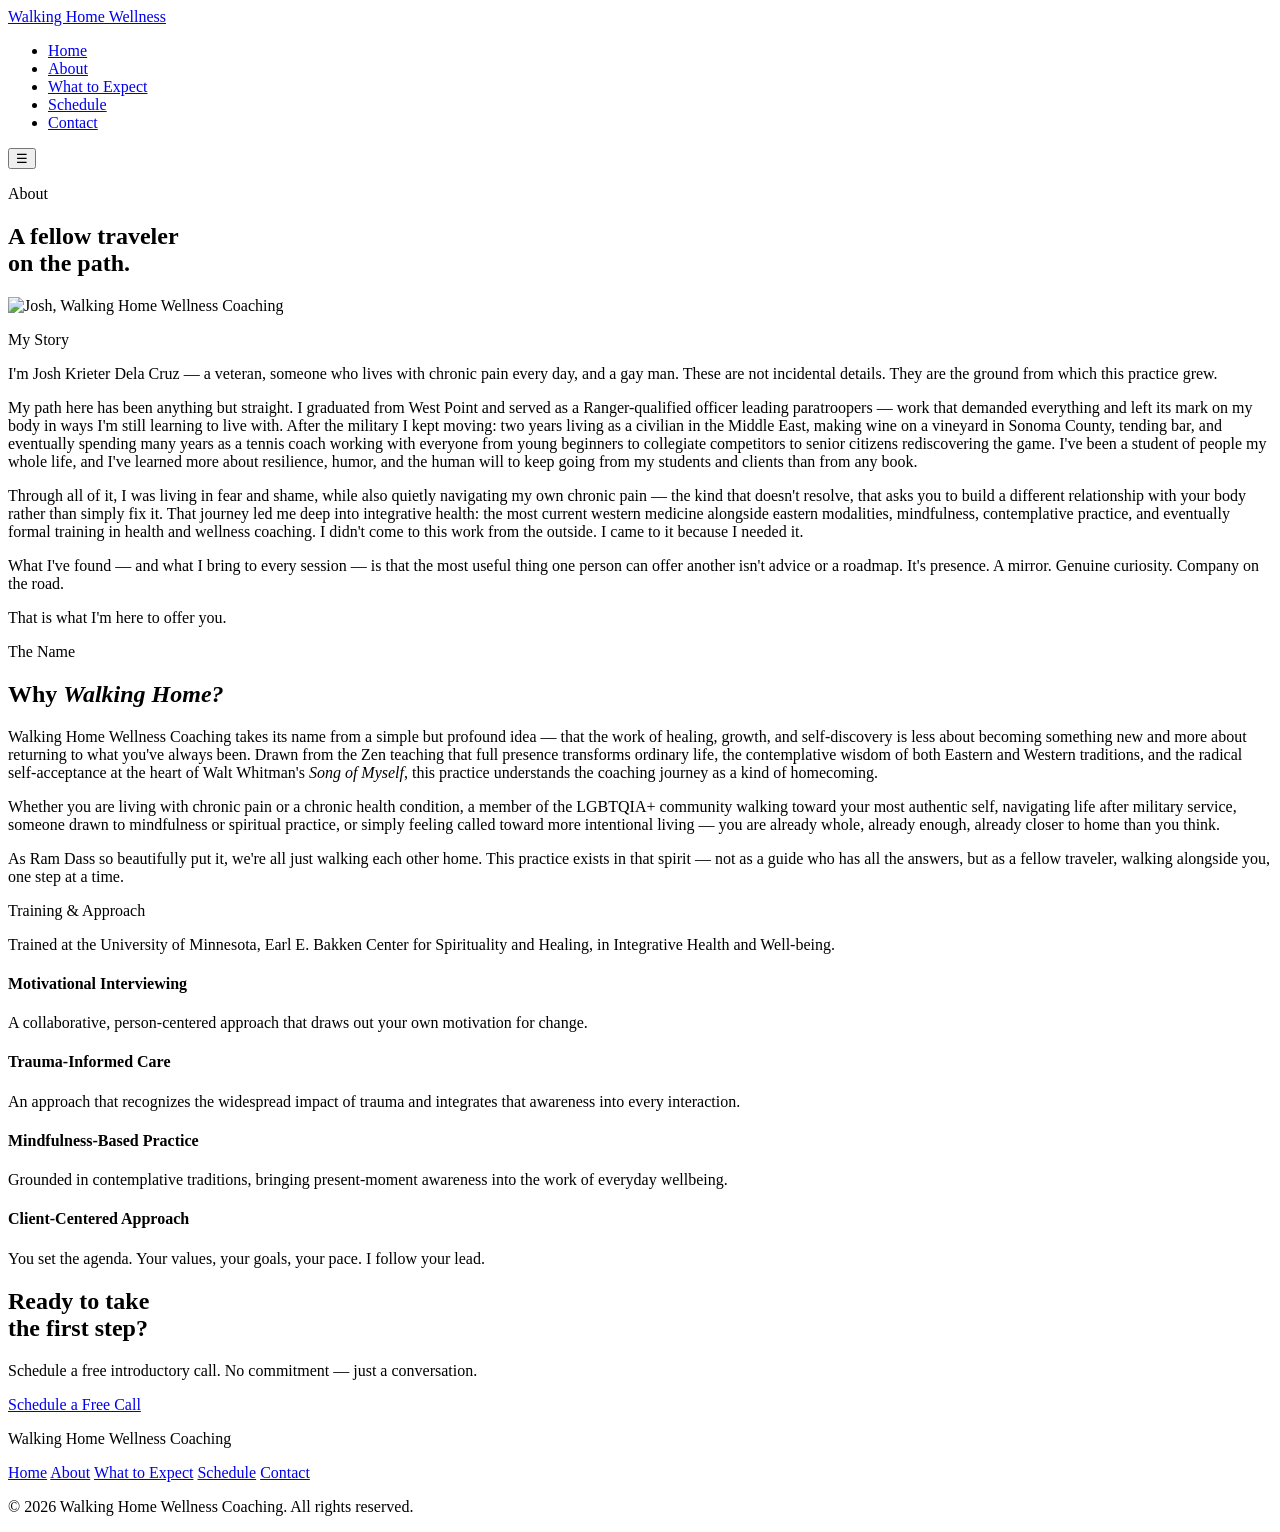
==== about.html @ efe69d4e "Initial Upload" ====
<!DOCTYPE html>
<html lang="en">
<head>
  <meta charset="UTF-8">
  <meta name="viewport" content="width=device-width, initial-scale=1.0">
  <title>About — Walking Home Wellness Coaching</title>
  <link rel="stylesheet" href="css/style.css">
  <link rel="preconnect" href="https://fonts.googleapis.com">
  <link href="https://fonts.googleapis.com/css2?family=Cormorant+Garamond:ital,wght@0,300;0,400;1,300;1,400&family=Jost:wght@300;400&display=swap" rel="stylesheet">
</head>
<body>

  <nav class="nav">
    <a href="index.html" class="nav-logo">Walking Home Wellness</a>
    <ul class="nav-links">
      <li><a href="index.html">Home</a></li>
      <li><a href="about.html" class="active">About</a></li>
      <li><a href="what-to-expect.html">What to Expect</a></li>
      <li><a href="schedule.html">Schedule</a></li>
      <li><a href="contact.html">Contact</a></li>
    </ul>
    <button class="nav-toggle" aria-label="Toggle menu">&#9776;</button>
  </nav>

  <section class="page-hero">
    <div class="container narrow">
      <p class="section-label">About</p>
      <h1>A fellow traveler<br>on the path.</h1>
    </div>
  </section>

  <section class="about-main">
    <div class="container about-grid">
      <div class="about-photo-col">
        <img src="images/josh.jpg" alt="Josh, Walking Home Wellness Coaching">
      </div>
      <div class="about-text-col">
        <p class="section-label">My Story</p>
        <p class="about-intro">I'm Josh Krieter Dela Cruz — a veteran, someone who lives with chronic pain every day, and a gay man. These are not incidental details. They are the ground from which this practice grew.</p>
        <p>My path here has been anything but straight. I graduated from West Point and served as a Ranger-qualified officer leading paratroopers — work that demanded everything and left its mark on my body in ways I'm still learning to live with. After the military I kept moving: two years living as a civilian in the Middle East, making wine on a vineyard in Sonoma County, tending bar, and eventually spending many years as a tennis coach working with everyone from young beginners to collegiate competitors to senior citizens rediscovering the game. I've been a student of people my whole life, and I've learned more about resilience, humor, and the human will to keep going from my students and clients than from any book.</p>
        <p>Through all of it, I was living in fear and shame, while also quietly navigating my own chronic pain — the kind that doesn't resolve, that asks you to build a different relationship with your body rather than simply fix it. That journey led me deep into integrative health: the most current western medicine alongside eastern modalities, mindfulness, contemplative practice, and eventually formal training in health and wellness coaching. I didn't come to this work from the outside. I came to it because I needed it.</p>
        <p>What I've found — and what I bring to every session — is that the most useful thing one person can offer another isn't advice or a roadmap. It's presence. A mirror. Genuine curiosity. Company on the road.</p>
        <p>That is what I'm here to offer you.</p>
      </div>
    </div>
  </section>

  <section class="name-section">
    <div class="container narrow">
      <p class="section-label">The Name</p>
      <h2>Why <em>Walking Home?</em></h2>
      <div class="name-blurb">
        <p>Walking Home Wellness Coaching takes its name from a simple but profound idea — that the work of healing, growth, and self-discovery is less about becoming something new and more about returning to what you've always been. Drawn from the Zen teaching that full presence transforms ordinary life, the contemplative wisdom of both Eastern and Western traditions, and the radical self-acceptance at the heart of Walt Whitman's <em>Song of Myself</em>, this practice understands the coaching journey as a kind of homecoming.</p>
        <p>Whether you are living with chronic pain or a chronic health condition, a member of the LGBTQIA+ community walking toward your most authentic self, navigating life after military service, someone drawn to mindfulness or spiritual practice, or simply feeling called toward more intentional living — you are already whole, already enough, already closer to home than you think.</p>
        <p>As Ram Dass so beautifully put it, we're all just walking each other home. This practice exists in that spirit — not as a guide who has all the answers, but as a fellow traveler, walking alongside you, one step at a time.</p>
      </div>
    </div>
  </section>

  <section class="credentials">
    <div class="container narrow">
      <p class="section-label">Training & Approach</p>
      <p class="credentials-note">Trained at the University of Minnesota, Earl E. Bakken Center for Spirituality and Healing, in Integrative Health and Well-being.</p>
      <div class="credentials-grid">
        <div class="credential-item">
          <h4>Motivational Interviewing</h4>
          <p>A collaborative, person-centered approach that draws out your own motivation for change.</p>
        </div>
        <div class="credential-item">
          <h4>Trauma-Informed Care</h4>
          <p>An approach that recognizes the widespread impact of trauma and integrates that awareness into every interaction.</p>
        </div>
        <div class="credential-item">
          <h4>Mindfulness-Based Practice</h4>
          <p>Grounded in contemplative traditions, bringing present-moment awareness into the work of everyday wellbeing.</p>
        </div>
        <div class="credential-item">
          <h4>Client-Centered Approach</h4>
          <p>You set the agenda. Your values, your goals, your pace. I follow your lead.</p>
        </div>
      </div>
    </div>
  </section>

  <section class="cta-section">
    <div class="container narrow centered">
      <h2>Ready to take<br>the first step?</h2>
      <p>Schedule a free introductory call. No commitment — just a conversation.</p>
      <a href="schedule.html" class="btn-primary">Schedule a Free Call</a>
    </div>
  </section>

  <footer class="footer">
    <div class="container">
      <p class="footer-logo">Walking Home Wellness Coaching</p>
      <nav class="footer-nav">
        <a href="index.html">Home</a>
        <a href="about.html">About</a>
        <a href="what-to-expect.html">What to Expect</a>
        <a href="schedule.html">Schedule</a>
        <a href="contact.html">Contact</a>
      </nav>
      <p class="footer-copy">&copy; 2026 Walking Home Wellness Coaching. All rights reserved.</p>
    </div>
  </footer>

  <script src="js/main.js"></script>
</body>
</html>
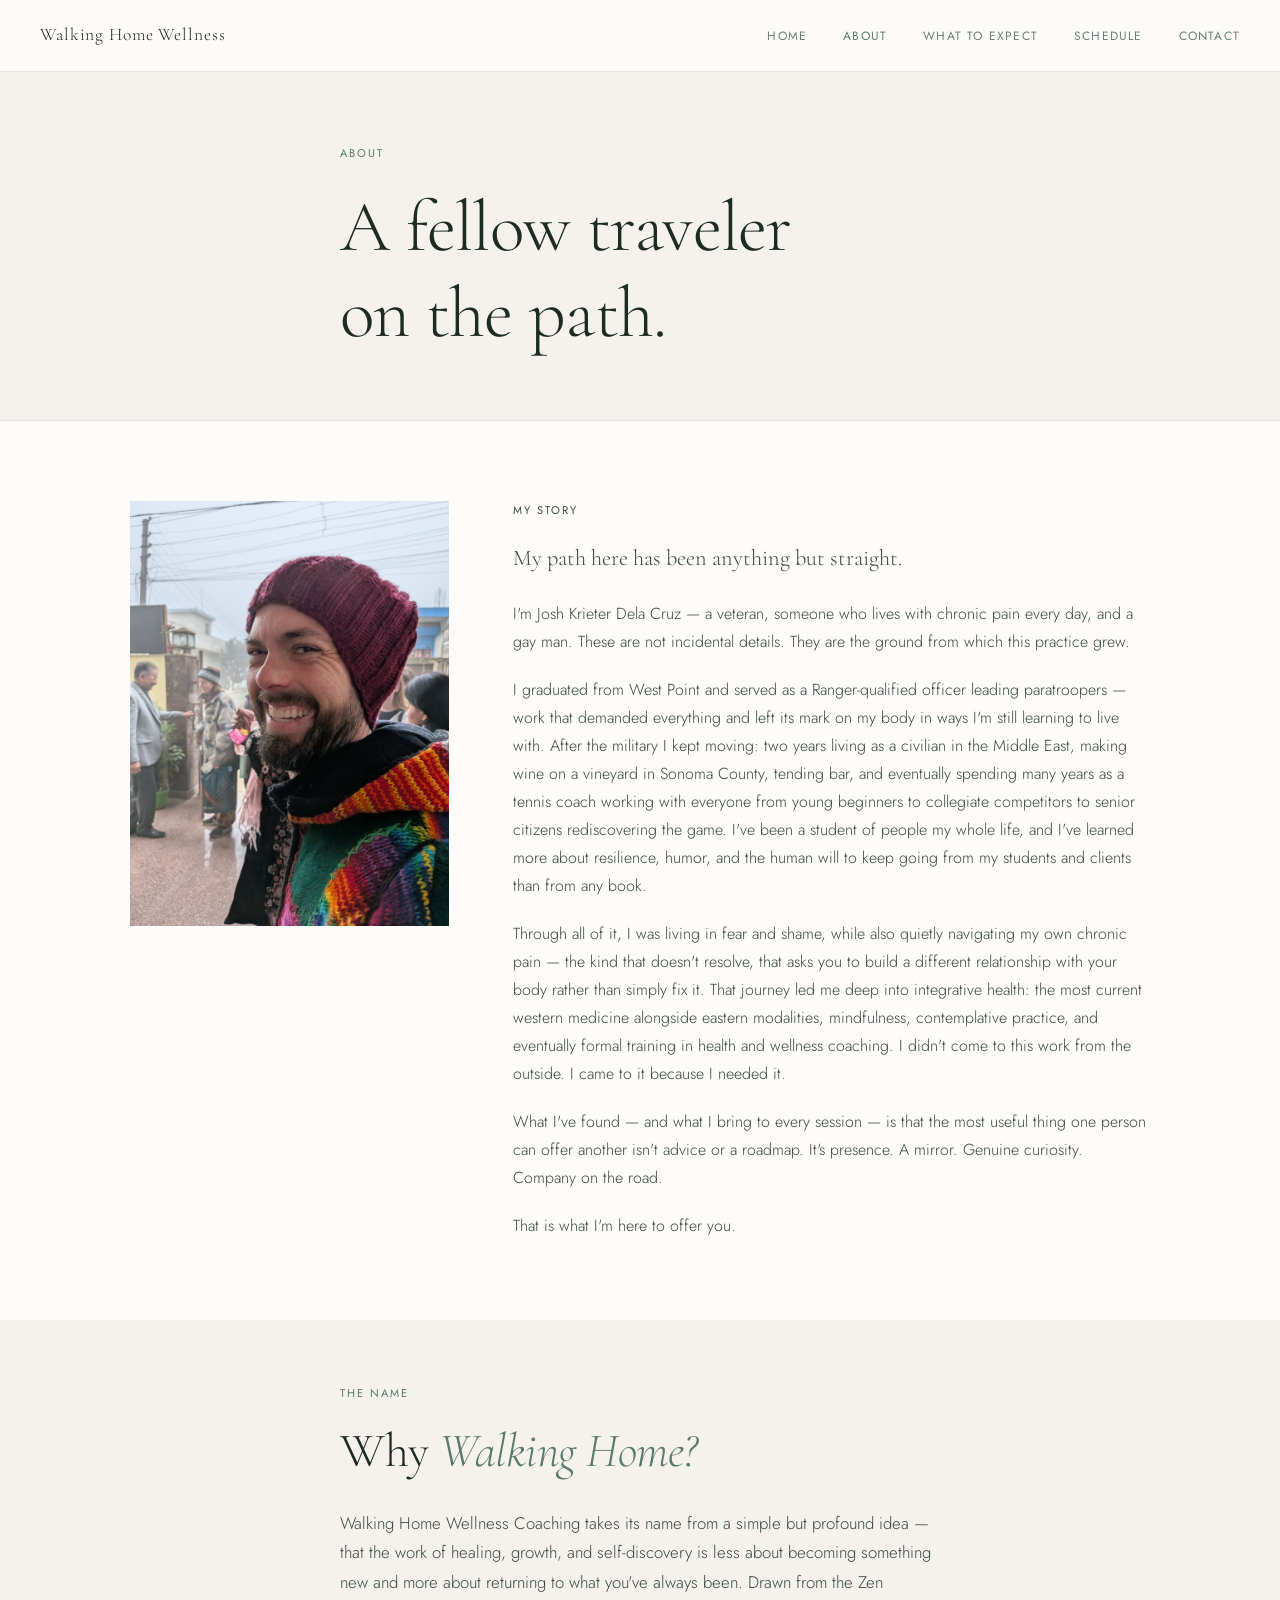
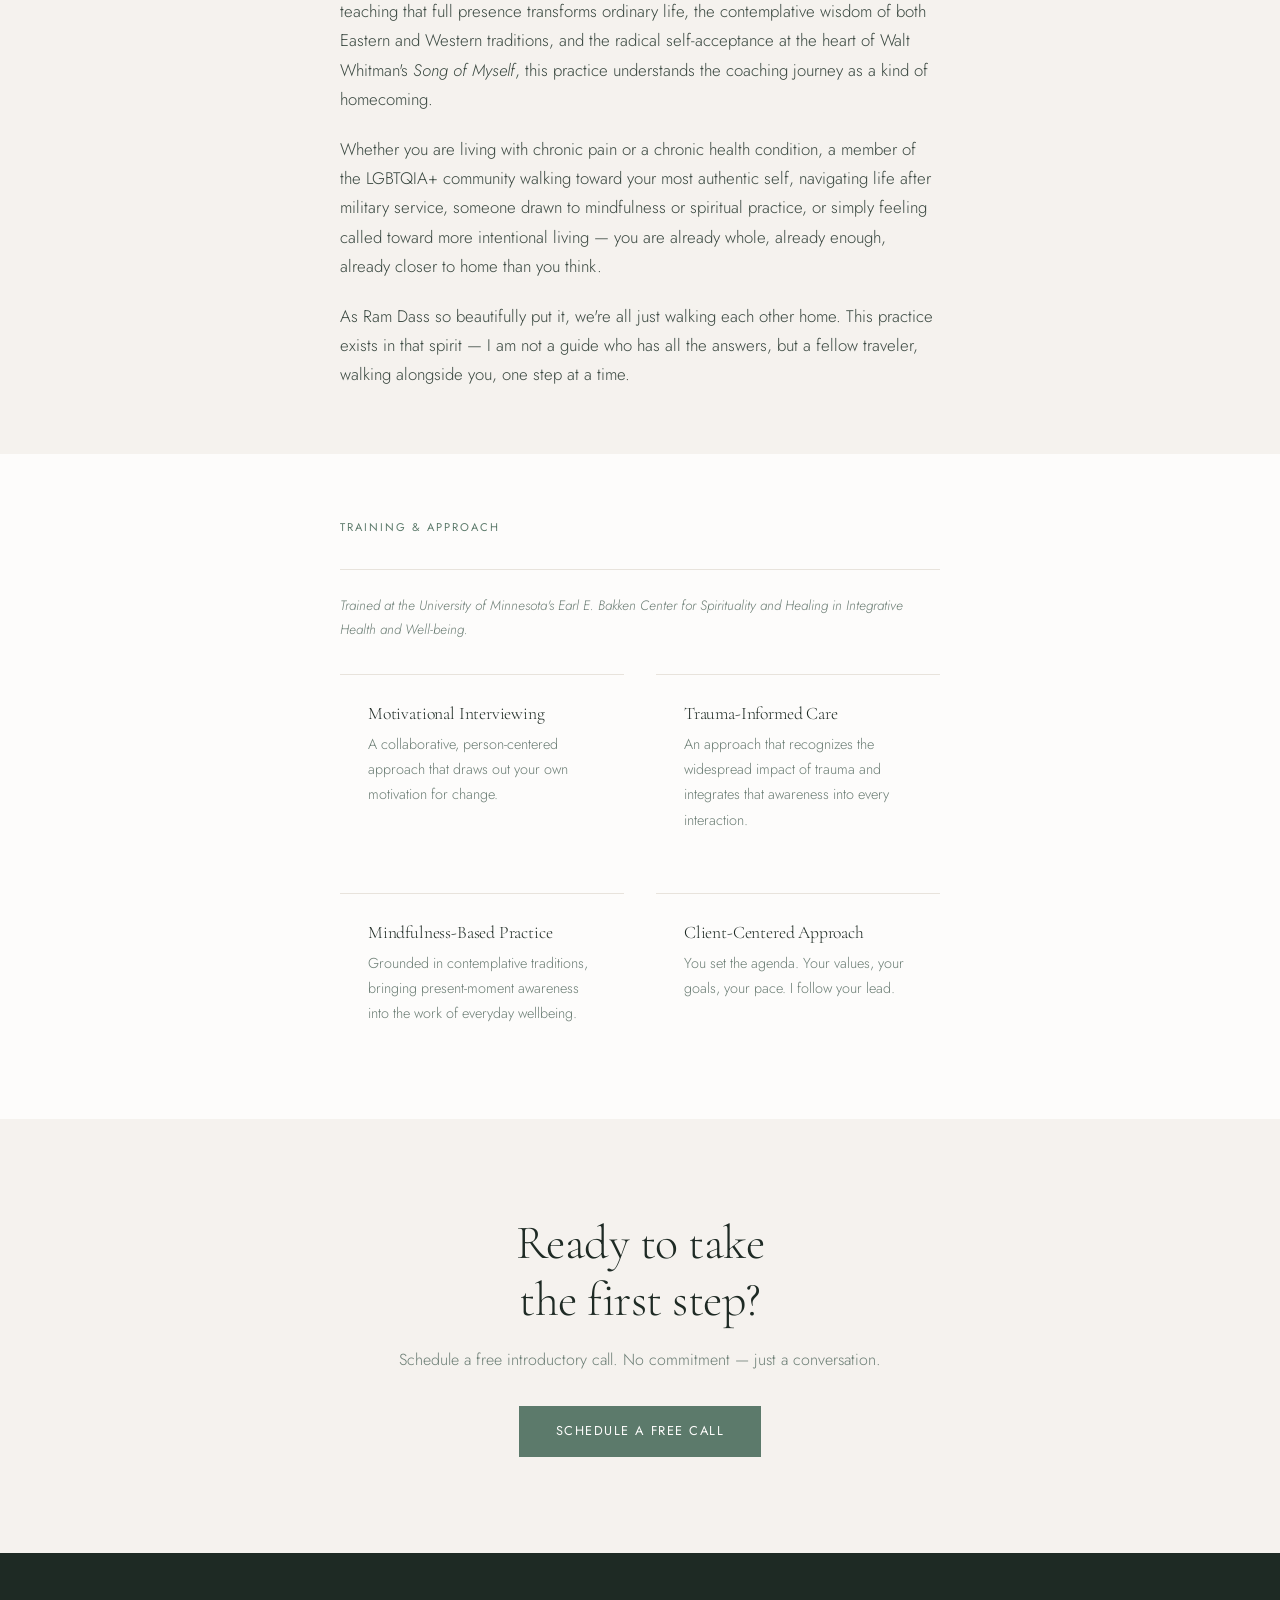
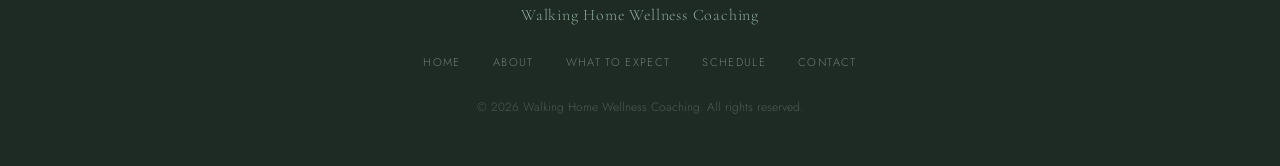
==== commit d2ae7a13: "Edits" ====
--- a/about.html
+++ b/about.html
@@ -7,6 +7,14 @@
   <link rel="stylesheet" href="css/style.css">
   <link rel="preconnect" href="https://fonts.googleapis.com">
   <link href="https://fonts.googleapis.com/css2?family=Cormorant+Garamond:ital,wght@0,300;0,400;1,300;1,400&family=Jost:wght@300;400&display=swap" rel="stylesheet">
+  <!-- Google tag (gtag.js) -->
+  <script async src="https://www.googletagmanager.com/gtag/js?id=G-L8SF99C7GT"></script>
+  <script>
+    window.dataLayer = window.dataLayer || [];
+    function gtag(){dataLayer.push(arguments);}
+   gtag('js', new Date());
+   gtag('config', 'G-L8SF99C7GT');
+  </script>
 </head>
 <body>
 
@@ -36,8 +44,9 @@
       </div>
       <div class="about-text-col">
         <p class="section-label">My Story</p>
-        <p class="about-intro">I'm Josh Krieter Dela Cruz — a veteran, someone who lives with chronic pain every day, and a gay man. These are not incidental details. They are the ground from which this practice grew.</p>
-        <p>My path here has been anything but straight. I graduated from West Point and served as a Ranger-qualified officer leading paratroopers — work that demanded everything and left its mark on my body in ways I'm still learning to live with. After the military I kept moving: two years living as a civilian in the Middle East, making wine on a vineyard in Sonoma County, tending bar, and eventually spending many years as a tennis coach working with everyone from young beginners to collegiate competitors to senior citizens rediscovering the game. I've been a student of people my whole life, and I've learned more about resilience, humor, and the human will to keep going from my students and clients than from any book.</p>
+        <p class="about-intro">My path here has been anything but straight.</p>
+        <p>I'm Josh Krieter Dela Cruz — a veteran, someone who lives with chronic pain every day, and a gay man. These are not incidental details. They are the ground from which this practice grew.</p> 
+        <p>I graduated from West Point and served as a Ranger-qualified officer leading paratroopers — work that demanded everything and left its mark on my body in ways I'm still learning to live with. After the military I kept moving: two years living as a civilian in the Middle East, making wine on a vineyard in Sonoma County, tending bar, and eventually spending many years as a tennis coach working with everyone from young beginners to collegiate competitors to senior citizens rediscovering the game. I've been a student of people my whole life, and I've learned more about resilience, humor, and the human will to keep going from my students and clients than from any book.</p>
         <p>Through all of it, I was living in fear and shame, while also quietly navigating my own chronic pain — the kind that doesn't resolve, that asks you to build a different relationship with your body rather than simply fix it. That journey led me deep into integrative health: the most current western medicine alongside eastern modalities, mindfulness, contemplative practice, and eventually formal training in health and wellness coaching. I didn't come to this work from the outside. I came to it because I needed it.</p>
         <p>What I've found — and what I bring to every session — is that the most useful thing one person can offer another isn't advice or a roadmap. It's presence. A mirror. Genuine curiosity. Company on the road.</p>
         <p>That is what I'm here to offer you.</p>
@@ -52,7 +61,7 @@
       <div class="name-blurb">
         <p>Walking Home Wellness Coaching takes its name from a simple but profound idea — that the work of healing, growth, and self-discovery is less about becoming something new and more about returning to what you've always been. Drawn from the Zen teaching that full presence transforms ordinary life, the contemplative wisdom of both Eastern and Western traditions, and the radical self-acceptance at the heart of Walt Whitman's <em>Song of Myself</em>, this practice understands the coaching journey as a kind of homecoming.</p>
         <p>Whether you are living with chronic pain or a chronic health condition, a member of the LGBTQIA+ community walking toward your most authentic self, navigating life after military service, someone drawn to mindfulness or spiritual practice, or simply feeling called toward more intentional living — you are already whole, already enough, already closer to home than you think.</p>
-        <p>As Ram Dass so beautifully put it, we're all just walking each other home. This practice exists in that spirit — not as a guide who has all the answers, but as a fellow traveler, walking alongside you, one step at a time.</p>
+        <p>As Ram Dass so beautifully put it, we're all just walking each other home. This practice exists in that spirit — I am not a guide who has all the answers, but a fellow traveler, walking alongside you, one step at a time.</p>
       </div>
     </div>
   </section>
@@ -60,7 +69,7 @@
   <section class="credentials">
     <div class="container narrow">
       <p class="section-label">Training & Approach</p>
-      <p class="credentials-note">Trained at the University of Minnesota, Earl E. Bakken Center for Spirituality and Healing, in Integrative Health and Well-being.</p>
+      <p class="credentials-note">Trained at the University of Minnesota's Earl E. Bakken Center for Spirituality and Healing in Integrative Health and Well-being.</p>
       <div class="credentials-grid">
         <div class="credential-item">
           <h4>Motivational Interviewing</h4>
--- a/css/style.css
+++ b/css/style.css
@@ -0,0 +1,725 @@
+/* ============================================
+   WALKING HOME WELLNESS COACHING
+   Calm, minimal, nature-meets-contemplative
+   ============================================ */
+
+:root {
+  --sage:        #5c7a6b;
+  --sage-light:  #8aab97;
+  --sage-pale:   #e8f0ec;
+  --slate:       #3d5a6b;
+  --slate-light: #7a9fb0;
+  --slate-pale:  #e4edf2;
+  --stone:       #f5f2ee;
+  --stone-dark:  #e8e3dc;
+  --ink:         #1e2a24;
+  --ink-mid:     #3a4840;
+  --ink-light:   #6b7d74;
+  --white:       #fdfcfb;
+  --accent:      #7a9f8a;
+
+  --font-serif:  'Cormorant Garamond', Georgia, serif;
+  --font-sans:   'Jost', system-ui, sans-serif;
+
+  --max-width:   1100px;
+  --narrow:      680px;
+  --gap:         clamp(2rem, 5vw, 4rem);
+}
+
+/* ---- RESET & BASE ---- */
+*, *::before, *::after { box-sizing: border-box; margin: 0; padding: 0; }
+
+html { scroll-behavior: smooth; }
+
+body {
+  font-family: var(--font-sans);
+  font-weight: 300;
+  font-size: 1rem;
+  line-height: 1.75;
+  color: var(--ink-mid);
+  background: var(--white);
+  -webkit-font-smoothing: antialiased;
+}
+
+img { max-width: 100%; display: block; }
+a { color: inherit; text-decoration: none; }
+
+/* ---- CONTAINERS ---- */
+.container {
+  max-width: var(--max-width);
+  margin: 0 auto;
+  padding: 0 clamp(1.25rem, 4vw, 2.5rem);
+}
+.container.narrow {
+  max-width: var(--narrow);
+}
+.container.centered {
+  text-align: center;
+}
+
+/* ---- TYPOGRAPHY ---- */
+h1, h2, h3, h4 {
+  font-family: var(--font-serif);
+  font-weight: 300;
+  line-height: 1.2;
+  color: var(--ink);
+  letter-spacing: -0.01em;
+}
+
+h1 { font-size: clamp(2.6rem, 6vw, 4.5rem); }
+h2 { font-size: clamp(2rem, 4vw, 3rem); }
+h3 { font-size: clamp(1.3rem, 2.5vw, 1.8rem); }
+h4 { font-size: 1.1rem; }
+
+h1 em, h2 em { font-style: italic; color: var(--sage); }
+
+p { margin-bottom: 1.25rem; }
+p:last-child { margin-bottom: 0; }
+
+.section-label {
+  font-family: var(--font-sans);
+  font-size: 0.7rem;
+  font-weight: 400;
+  letter-spacing: 0.18em;
+  text-transform: uppercase;
+  color: var(--sage);
+  margin-bottom: 1.25rem;
+}
+
+.large-text {
+  font-family: var(--font-serif);
+  font-size: clamp(1.2rem, 2.5vw, 1.6rem);
+  line-height: 1.5;
+  color: var(--ink);
+  font-weight: 300;
+}
+
+.pull-quote {
+  font-family: var(--font-serif);
+  font-size: clamp(1.15rem, 2.2vw, 1.45rem);
+  line-height: 1.6;
+  color: var(--ink);
+  font-weight: 300;
+  font-style: italic;
+  border-left: 2px solid var(--sage-light);
+  padding-left: 1.75rem;
+  margin-bottom: 1.5rem;
+}
+
+.text-link {
+  font-size: 0.875rem;
+  font-weight: 400;
+  letter-spacing: 0.05em;
+  color: var(--sage);
+  border-bottom: 1px solid var(--sage-light);
+  padding-bottom: 1px;
+  transition: color 0.2s, border-color 0.2s;
+}
+.text-link:hover { color: var(--slate); border-color: var(--slate); }
+
+.inline-link {
+  color: var(--sage);
+  border-bottom: 1px solid var(--sage-light);
+  transition: color 0.2s;
+}
+.inline-link:hover { color: var(--slate); }
+
+/* ---- BUTTONS ---- */
+.btn-primary {
+  display: inline-block;
+  font-family: var(--font-sans);
+  font-size: 0.8rem;
+  font-weight: 400;
+  letter-spacing: 0.12em;
+  text-transform: uppercase;
+  color: var(--white);
+  background: var(--sage);
+  border: 1px solid var(--sage);
+  padding: 0.85rem 2.25rem;
+  transition: background 0.25s, color 0.25s, border-color 0.25s;
+  cursor: pointer;
+}
+.btn-primary:hover {
+  background: var(--slate);
+  border-color: var(--slate);
+}
+.btn-full { width: 100%; text-align: center; }
+
+/* ---- NAV ---- */
+.nav {
+  position: fixed;
+  top: 0; left: 0; right: 0;
+  z-index: 100;
+  display: flex;
+  align-items: center;
+  justify-content: space-between;
+  padding: 1.25rem clamp(1.25rem, 4vw, 2.5rem);
+  background: rgba(253, 252, 251, 0.92);
+  backdrop-filter: blur(8px);
+  border-bottom: 1px solid var(--stone-dark);
+  transition: box-shadow 0.3s;
+}
+.nav.scrolled { box-shadow: 0 2px 20px rgba(30,42,36,0.08); }
+
+.nav-logo {
+  font-family: var(--font-serif);
+  font-size: 1.1rem;
+  font-weight: 300;
+  letter-spacing: 0.05em;
+  color: var(--ink);
+}
+
+.nav-links {
+  display: flex;
+  gap: 2.25rem;
+  list-style: none;
+}
+.nav-links a {
+  font-size: 0.75rem;
+  font-weight: 400;
+  letter-spacing: 0.1em;
+  text-transform: uppercase;
+  color: var(--ink-light);
+  transition: color 0.2s;
+}
+.nav-links a:hover,
+.nav-links a.active { color: var(--sage); }
+
+.nav-toggle {
+  display: none;
+  background: none;
+  border: none;
+  font-size: 1.4rem;
+  cursor: pointer;
+  color: var(--ink);
+}
+
+/* ---- HERO ---- */
+.hero {
+  position: relative;
+  min-height: 100vh;
+  display: flex;
+  align-items: center;
+  padding: 8rem clamp(1.25rem, 4vw, 2.5rem) 4rem;
+  overflow: hidden;
+}
+
+.hero-bg {
+  position: absolute;
+  inset: 0;
+  background:
+    radial-gradient(ellipse 80% 60% at 70% 40%, rgba(92,122,107,0.08) 0%, transparent 70%),
+    radial-gradient(ellipse 50% 50% at 20% 70%, rgba(61,90,107,0.06) 0%, transparent 60%),
+    var(--stone);
+  z-index: 0;
+}
+
+.hero-content {
+  position: relative;
+  z-index: 1;
+  max-width: 720px;
+}
+
+.hero-eyebrow {
+  font-size: 0.7rem;
+  font-weight: 400;
+  letter-spacing: 0.18em;
+  text-transform: uppercase;
+  color: var(--sage);
+  margin-bottom: 1.5rem;
+}
+
+.hero-headline {
+  font-size: clamp(3rem, 8vw, 6rem);
+  line-height: 1.05;
+  margin-bottom: 1.75rem;
+  color: var(--ink);
+}
+
+.hero-sub {
+  font-size: clamp(0.95rem, 1.8vw, 1.1rem);
+  color: var(--ink-light);
+  line-height: 1.8;
+  margin-bottom: 2.5rem;
+  font-weight: 300;
+}
+
+.hero-scroll-hint {
+  position: absolute;
+  bottom: 2.5rem;
+  left: 50%;
+  transform: translateX(-50%);
+  font-size: 1.2rem;
+  color: var(--sage-light);
+  animation: float 2.5s ease-in-out infinite;
+}
+@keyframes float {
+  0%, 100% { transform: translateX(-50%) translateY(0); }
+  50% { transform: translateX(-50%) translateY(6px); }
+}
+
+/* ---- PAGE HERO (inner pages) ---- */
+.page-hero {
+  padding: 9rem clamp(1.25rem, 4vw, 2.5rem) 4rem;
+  background: var(--stone);
+  border-bottom: 1px solid var(--stone-dark);
+}
+
+/* ---- SECTIONS ---- */
+section { padding: var(--gap) 0; }
+
+.about-teaser { background: var(--white); }
+.about-teaser .container { padding-top: 1rem; padding-bottom: 1rem; }
+
+/* ---- PILLARS ---- */
+.pillars { background: var(--sage-pale); }
+
+.pillars-grid {
+  display: flex;
+  flex-wrap: wrap;
+  gap: 2rem;
+  margin-top: 2rem;
+  justify-content: center;
+}
+
+.pillar {
+  flex: 0 1 calc(33.333% - 1.5rem);
+  min-width: 220px;
+}
+
+.pillar {
+  background: var(--white);
+  padding: 2rem 1.75rem;
+  border-top: 2px solid var(--sage-light);
+  transition: transform 0.2s, box-shadow 0.2s;
+}
+.pillar:hover {
+  transform: translateY(-3px);
+  box-shadow: 0 8px 30px rgba(92,122,107,0.12);
+}
+
+.pillar-icon {
+  font-size: 0.6rem;
+  color: var(--sage);
+  margin-bottom: 1rem;
+  letter-spacing: 0.3em;
+}
+
+.pillar h3 {
+  font-size: 1.2rem;
+  margin-bottom: 0.75rem;
+  color: var(--ink);
+}
+
+.pillar p {
+  font-size: 0.9rem;
+  color: var(--ink-light);
+  line-height: 1.7;
+}
+
+/* ---- QUOTE BAND ---- */
+.quote-band {
+  background: var(--slate);
+  padding: 5rem 0;
+}
+
+.quote-band blockquote {
+  font-family: var(--font-serif);
+  font-size: clamp(1.3rem, 3vw, 2rem);
+  font-weight: 300;
+  font-style: italic;
+  color: var(--white);
+  line-height: 1.5;
+  text-align: center;
+}
+
+.quote-band cite {
+  display: block;
+  font-family: var(--font-sans);
+  font-style: normal;
+  font-size: 0.75rem;
+  font-weight: 400;
+  letter-spacing: 0.12em;
+  text-transform: uppercase;
+  color: var(--slate-light);
+  margin-top: 1.25rem;
+}
+
+/* ---- CTA SECTION ---- */
+.cta-section {
+  background: var(--stone);
+  padding: 6rem 0;
+}
+
+.cta-section h2 { margin-bottom: 1rem; }
+.cta-section p { color: var(--ink-light); margin-bottom: 2rem; }
+
+/* ---- ABOUT PAGE ---- */
+.about-grid {
+  display: grid;
+  grid-template-columns: 1fr 2fr;
+  gap: 4rem;
+  align-items: start;
+  padding-top: 1rem;
+  padding-bottom: 1rem;
+}
+
+.about-photo-placeholder {
+  aspect-ratio: 3/4;
+  background: var(--sage-pale);
+  display: flex;
+  align-items: center;
+  justify-content: center;
+  border: 1px dashed var(--sage-light);
+  color: var(--sage);
+  font-size: 0.8rem;
+  letter-spacing: 0.1em;
+  text-align: center;
+  text-transform: uppercase;
+}
+
+.about-intro {
+  font-family: var(--font-serif);
+  font-size: clamp(1.1rem, 2vw, 1.4rem);
+  color: var(--ink);
+  line-height: 1.55;
+  margin-bottom: 1.5rem;
+}
+
+.about-text-col p { color: var(--ink-mid); }
+
+.name-section { background: var(--stone); }
+.name-section h2 { margin-bottom: 1.75rem; }
+.name-blurb p { font-size: 1.05rem; color: var(--ink-mid); }
+
+.credentials { background: var(--white); }
+.credentials-grid {
+  display: grid;
+  grid-template-columns: repeat(auto-fit, minmax(240px, 1fr));
+  gap: 2rem;
+  margin-top: 2rem;
+}
+
+.credential-item {
+  padding: 1.75rem;
+  border-top: 1px solid var(--stone-dark);
+}
+.credential-item h4 {
+  font-family: var(--font-serif);
+  font-size: 1.1rem;
+  color: var(--ink);
+  margin-bottom: 0.5rem;
+}
+.credential-item p { font-size: 0.9rem; color: var(--ink-light); }
+
+.credentials-note {
+  margin-top: 2rem;
+  font-size: 0.85rem;
+  color: var(--ink-light);
+  font-style: italic;
+  border-top: 1px solid var(--stone-dark);
+  padding-top: 1.5rem;
+}
+
+/* ---- WHAT TO EXPECT PAGE ---- */
+.expect-intro { background: var(--white); }
+
+.process { background: var(--stone); }
+
+.process-steps {
+  margin-top: 2rem;
+  display: flex;
+  flex-direction: column;
+  gap: 0;
+}
+
+.process-step {
+  display: grid;
+  grid-template-columns: 80px 1fr;
+  gap: 2rem;
+  padding: 2.5rem 0;
+  border-bottom: 1px solid var(--stone-dark);
+  align-items: start;
+  opacity: 0;
+  transform: translateY(16px);
+  transition: opacity 0.5s ease, transform 0.5s ease;
+}
+.process-step.visible {
+  opacity: 1;
+  transform: translateY(0);
+}
+
+.step-number {
+  font-family: var(--font-serif);
+  font-size: 2.5rem;
+  color: var(--sage-light);
+  font-weight: 300;
+  line-height: 1;
+  padding-top: 0.25rem;
+}
+
+.confidentiality-section {
+  background: var(--slate);
+  padding: 5rem 0;
+}
+
+.confidentiality-section .section-label {
+  color: var(--slate-light);
+}
+
+.confidentiality-section h2 em {
+  color: var(--slate-light);
+}
+
+.confidentiality-section h2 {
+  color: var(--white);
+  margin-bottom: 1.5rem;
+}
+
+.confidentiality-section p {
+  color: rgba(255, 255, 255, 0.75);
+}
+
+.confidentiality-section .inline-link {
+  color: var(--sage-light);
+  border-bottom-color: var(--sage-light);
+}
+
+.step-content h3 { margin-bottom: 0.75rem; font-size: 1.3rem; }
+.step-content p { color: var(--ink-light); font-size: 0.95rem; }
+
+.not-coaching { background: var(--white); }
+.not-coaching h2 { margin-bottom: 1.25rem; }
+.not-coaching p { color: var(--ink-mid); }
+
+/* ---- SCHEDULE PAGE ---- */
+.schedule-intro { background: var(--white); }
+
+.booking-section { background: var(--stone); }
+
+.booking-grid {
+  display: grid;
+  grid-template-columns: repeat(auto-fit, minmax(280px, 1fr));
+  gap: 2rem;
+  margin-top: 2rem;
+}
+
+.booking-card {
+  background: var(--white);
+  padding: 2.25rem 2rem;
+  border-top: 2px solid var(--sage-light);
+  display: flex;
+  flex-direction: column;
+  gap: 1.25rem;
+  transition: transform 0.2s, box-shadow 0.2s;
+}
+.booking-card:hover {
+  transform: translateY(-3px);
+  box-shadow: 0 8px 30px rgba(92,122,107,0.12);
+}
+
+.booking-card-top { display: flex; flex-direction: column; gap: 0.4rem; }
+
+.booking-label {
+  font-size: 0.68rem;
+  font-weight: 400;
+  letter-spacing: 0.16em;
+  text-transform: uppercase;
+  color: var(--sage);
+}
+
+.booking-card h3 {
+  font-size: 1.5rem;
+  color: var(--ink);
+  line-height: 1.2;
+}
+
+.booking-duration {
+  font-size: 0.82rem;
+  color: var(--ink-light);
+  letter-spacing: 0.04em;
+  margin: 0;
+}
+
+.booking-description {
+  font-size: 0.9rem;
+  color: var(--ink-light);
+  line-height: 1.75;
+  flex: 1;
+  margin: 0;
+}
+
+.booking-card .btn-primary {
+  align-self: flex-start;
+  margin-top: auto;
+}
+
+.schedule-note { background: var(--white); }
+
+.notes-grid {
+  display: grid;
+  grid-template-columns: repeat(auto-fit, minmax(200px, 1fr));
+  gap: 2rem;
+  margin-top: 2rem;
+}
+
+.note-item {
+  padding: 1.5rem;
+  background: var(--sage-pale);
+}
+.note-item h4 { font-size: 1rem; margin-bottom: 0.5rem; }
+.note-item p { font-size: 0.875rem; color: var(--ink-light); }
+
+/* ---- CONTACT PAGE ---- */
+.contact-grid {
+  display: grid;
+  grid-template-columns: 1fr 1.4fr;
+  gap: 4rem;
+  align-items: start;
+  padding-top: 1rem;
+  padding-bottom: 1rem;
+}
+
+.contact-text .large-text { margin-bottom: 1.25rem; }
+.contact-text p { color: var(--ink-mid); font-size: 0.95rem; }
+
+.contact-note {
+  margin-top: 2rem;
+  padding: 1.25rem 1.5rem;
+  background: var(--sage-pale);
+  border-left: 2px solid var(--sage);
+}
+.contact-note p { font-size: 0.875rem; color: var(--sage); margin: 0; }
+
+/* ---- FORM ---- */
+.contact-form { display: flex; flex-direction: column; gap: 1.25rem; }
+
+.form-group {
+  display: flex;
+  flex-direction: column;
+  gap: 0.4rem;
+}
+
+.form-group label {
+  font-size: 0.7rem;
+  font-weight: 400;
+  letter-spacing: 0.12em;
+  text-transform: uppercase;
+  color: var(--sage);
+}
+
+.form-group input,
+.form-group select,
+.form-group textarea {
+  font-family: var(--font-sans);
+  font-size: 0.95rem;
+  font-weight: 300;
+  color: var(--ink);
+  background: var(--white);
+  border: 1px solid var(--stone-dark);
+  padding: 0.75rem 1rem;
+  width: 100%;
+  transition: border-color 0.2s;
+  outline: none;
+  appearance: none;
+  -webkit-appearance: none;
+}
+
+.form-group input::placeholder,
+.form-group textarea::placeholder { color: var(--ink-light); opacity: 0.6; }
+
+.form-group input:focus,
+.form-group select:focus,
+.form-group textarea:focus { border-color: var(--sage); }
+
+.form-group textarea { resize: vertical; min-height: 140px; }
+
+.form-note {
+  font-size: 0.78rem;
+  color: var(--ink-light);
+  text-align: center;
+  margin-top: 0.5rem;
+}
+
+.form-success {
+  background: var(--sage-pale);
+  border: 1px solid var(--sage-light);
+  padding: 2rem;
+  text-align: center;
+  color: var(--sage);
+  font-family: var(--font-serif);
+  font-size: 1.2rem;
+}
+
+/* ---- FOOTER ---- */
+.footer {
+  background: var(--ink);
+  padding: 3rem 0;
+  text-align: center;
+}
+
+.footer-logo {
+  font-family: var(--font-serif);
+  font-size: 1rem;
+  color: var(--sage-light);
+  margin-bottom: 1.5rem;
+  letter-spacing: 0.05em;
+}
+
+.footer-nav {
+  display: flex;
+  justify-content: center;
+  flex-wrap: wrap;
+  gap: 0.5rem 2rem;
+  margin-bottom: 1.5rem;
+}
+
+.footer-nav a {
+  font-size: 0.7rem;
+  letter-spacing: 0.12em;
+  text-transform: uppercase;
+  color: var(--ink-light);
+  transition: color 0.2s;
+}
+.footer-nav a:hover { color: var(--sage-light); }
+
+.footer-copy {
+  font-size: 0.75rem;
+  color: var(--ink-light);
+  opacity: 0.6;
+}
+
+/* ---- ANIMATIONS ---- */
+.fade-up {
+  opacity: 0;
+  transform: translateY(20px);
+  transition: opacity 0.6s ease, transform 0.6s ease;
+}
+.fade-up.visible {
+  opacity: 1;
+  transform: translateY(0);
+}
+
+/* ---- RESPONSIVE ---- */
+@media (max-width: 768px) {
+  .nav-links { display: none; flex-direction: column; gap: 1rem; }
+  .nav-links.open {
+    display: flex;
+    position: fixed;
+    top: 60px; left: 0; right: 0;
+    background: var(--white);
+    padding: 2rem;
+    border-bottom: 1px solid var(--stone-dark);
+    z-index: 99;
+  }
+  .nav-toggle { display: block; }
+
+  .about-grid { grid-template-columns: 1fr; }
+  .about-photo-col { max-width: 280px; }
+  .contact-grid { grid-template-columns: 1fr; }
+
+  .process-step { grid-template-columns: 50px 1fr; gap: 1rem; }
+  .step-number { font-size: 1.8rem; }
+
+  .hero-headline { font-size: clamp(2.4rem, 10vw, 4rem); }
+}
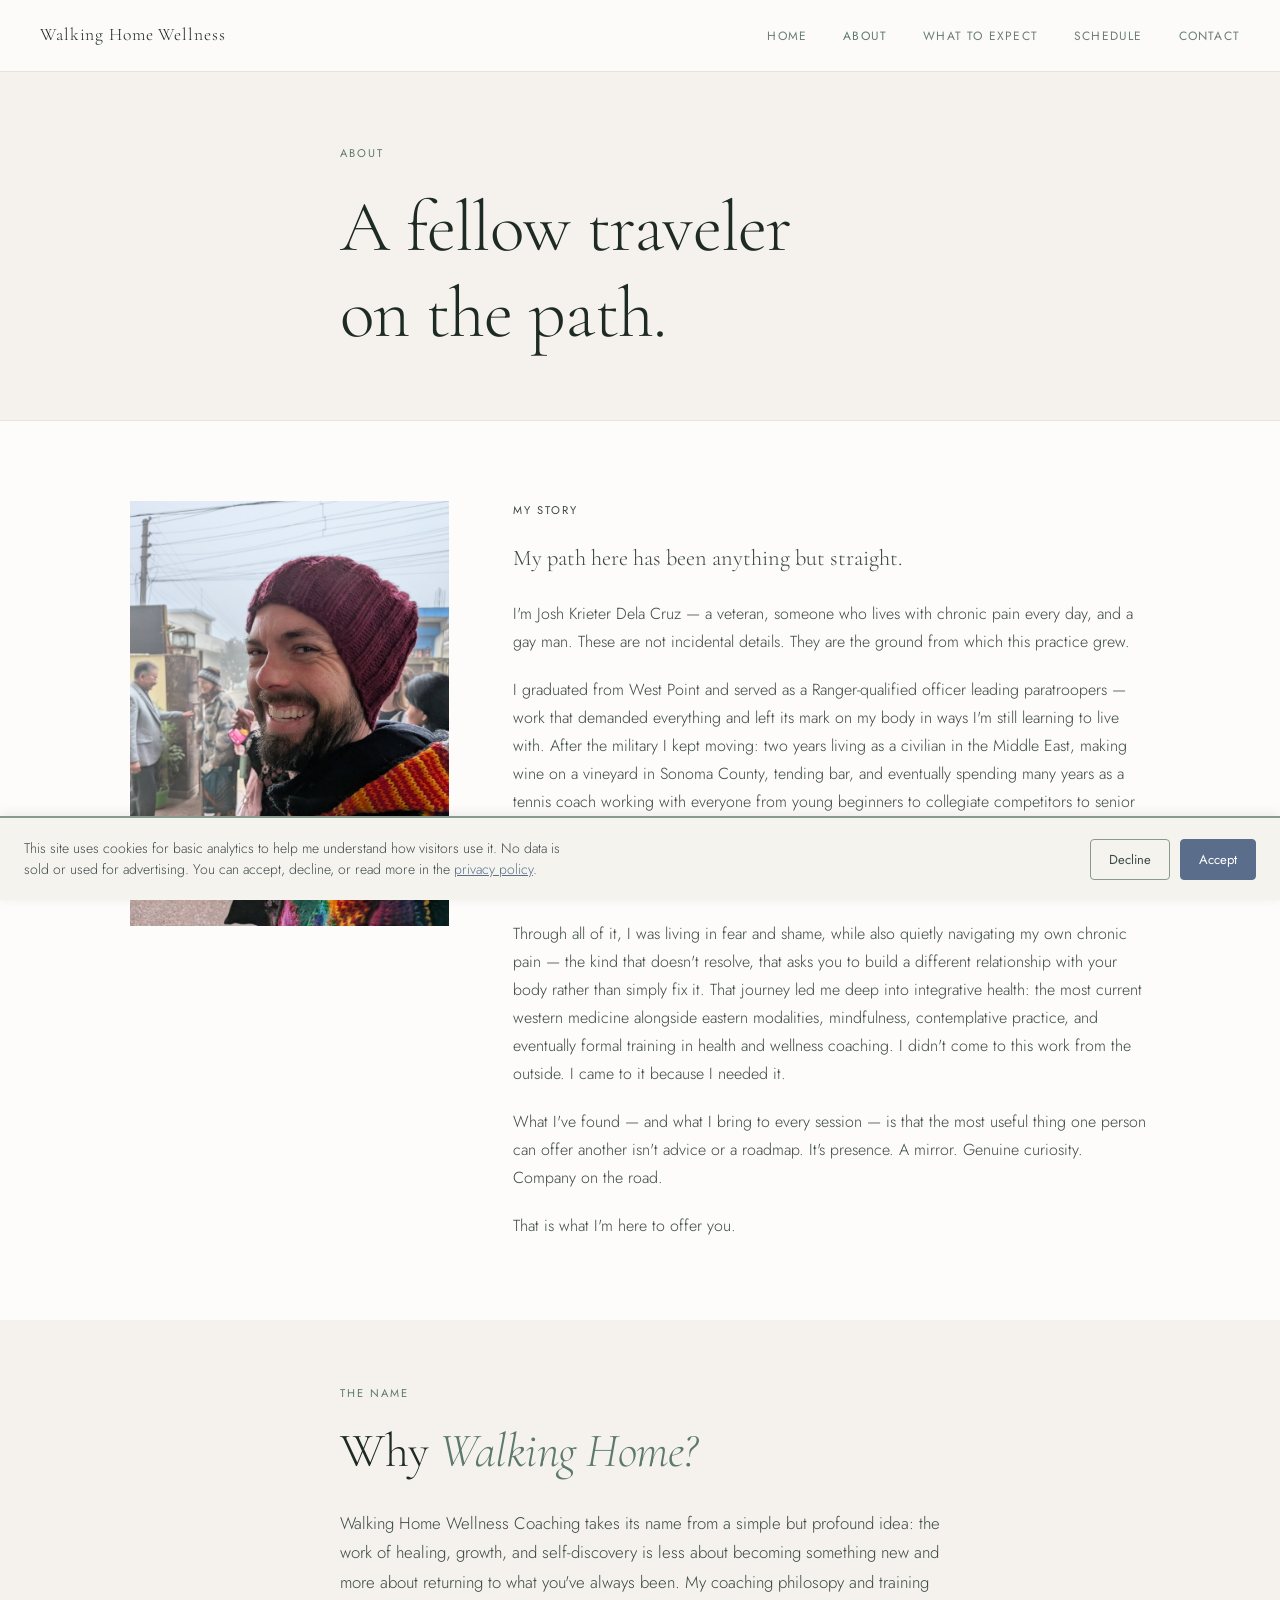
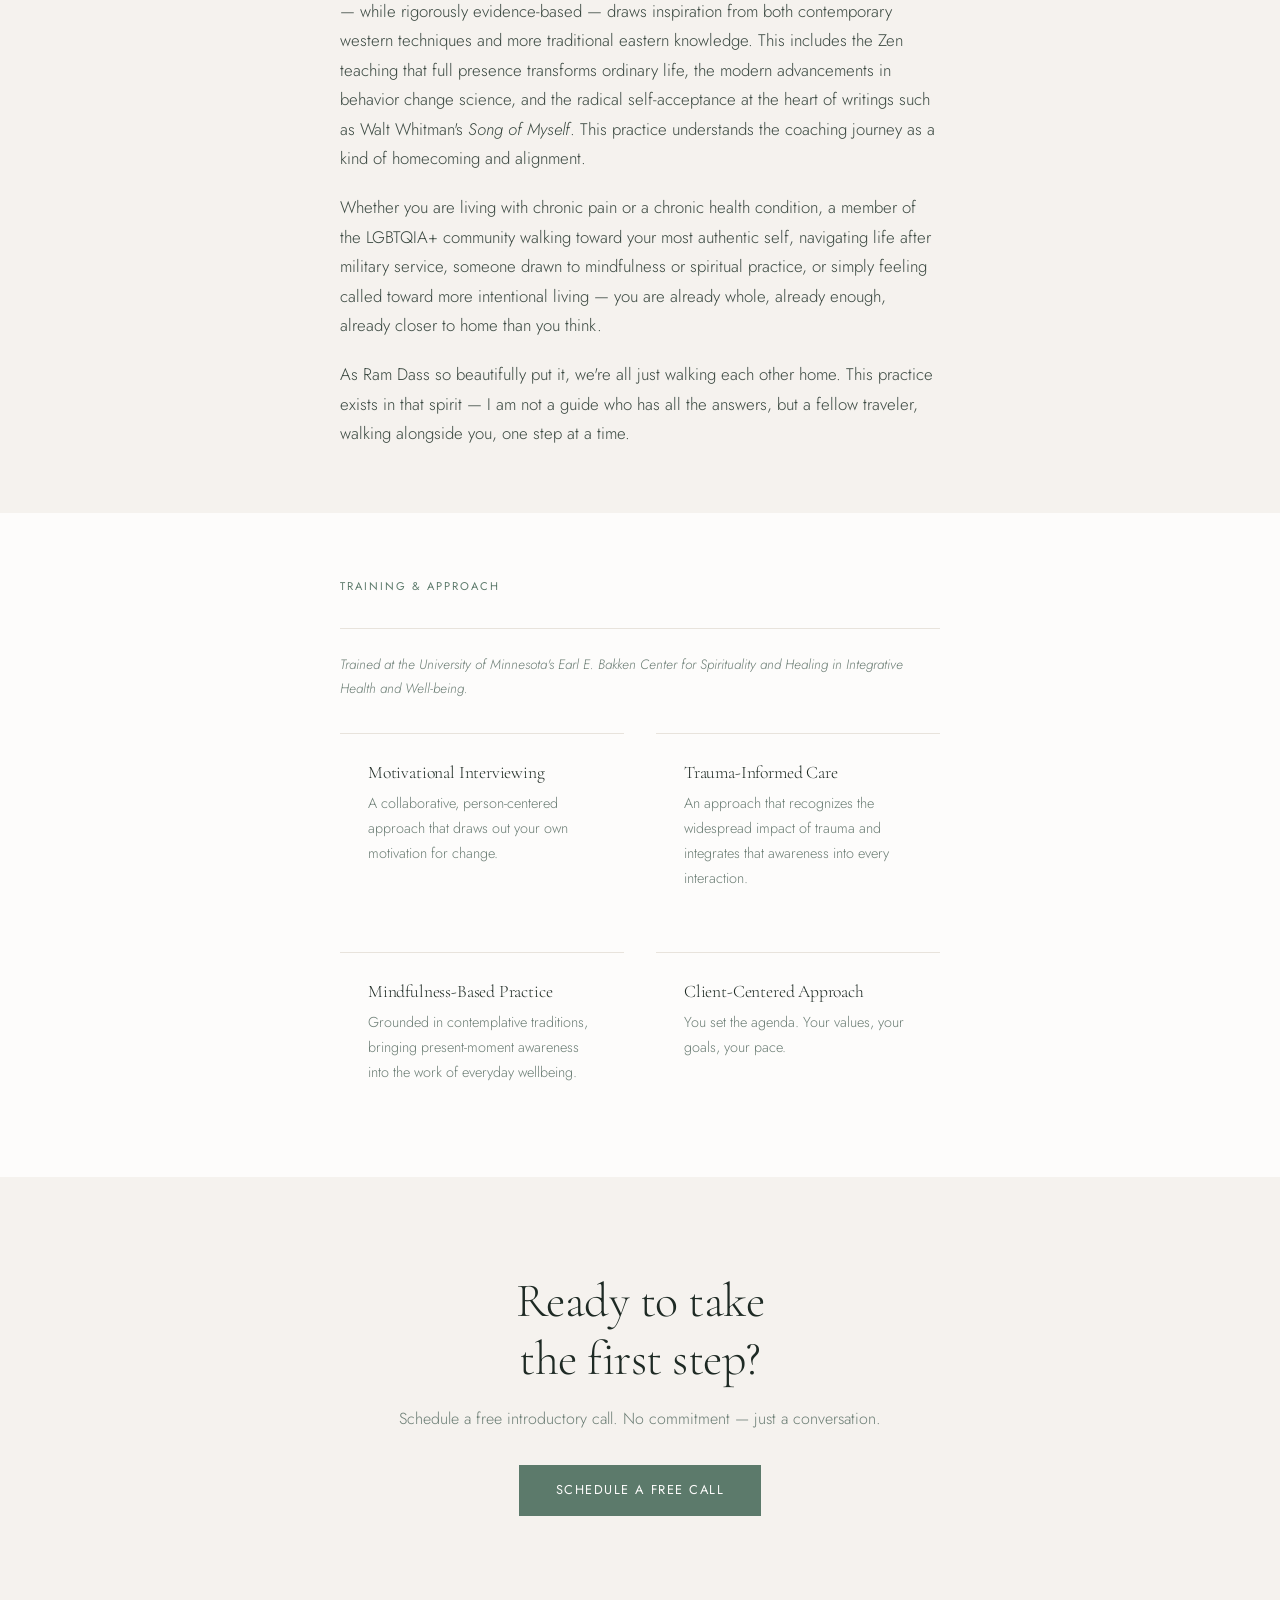
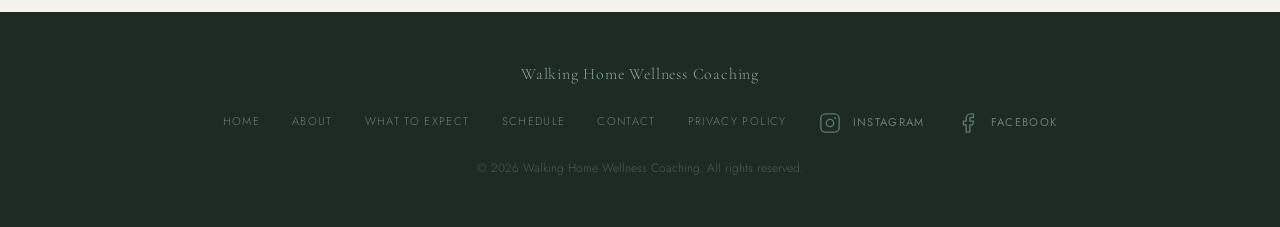
==== commit b10e1cb8: "adding in cookies and privacy policy some edits too" ====
--- a/about.html
+++ b/about.html
@@ -1,12 +1,38 @@
 <!DOCTYPE html>
 <html lang="en">
 <head>
+
+ <!-- Consent Banner -->
+ <link rel="stylesheet" href="css/cookie-consent.css">
+  <script>
+    window.dataLayer = window.dataLayer || [];
+    function gtag(){dataLayer.push(arguments);}
+    // Default: deny everything until the visitor chooses
+    gtag('consent', 'default', {
+      'analytics_storage': 'denied',
+      'ad_storage': 'denied',
+      'ad_user_data': 'denied',
+      'ad_personalization': 'denied',
+      'wait_for_update': 500
+    });
+  </script>
+
+  <!-- Google Analytics 4 — replace G-XXXXXXXXXX with your real Measurement ID -->
+  <script async src="https://www.googletagmanager.com/gtag/js?id=G-L8SF99C7GT"></script>
+  <script>
+    gtag('js', new Date());
+    gtag('config', 'G-L8SF99C7GT', {
+     'anonymize_ip': true
+    });
+  </script>
+
   <meta charset="UTF-8">
   <meta name="viewport" content="width=device-width, initial-scale=1.0">
   <title>About — Walking Home Wellness Coaching</title>
   <link rel="stylesheet" href="css/style.css">
   <link rel="preconnect" href="https://fonts.googleapis.com">
   <link href="https://fonts.googleapis.com/css2?family=Cormorant+Garamond:ital,wght@0,300;0,400;1,300;1,400&family=Jost:wght@300;400&display=swap" rel="stylesheet">
+  
   <!-- Google tag (gtag.js) -->
   <script async src="https://www.googletagmanager.com/gtag/js?id=G-L8SF99C7GT"></script>
   <script>
@@ -17,6 +43,18 @@
   </script>
 </head>
 <body>
+
+  <div id="cookie-consent-banner">
+    <p>
+     This site uses cookies for basic analytics to help me understand how visitors use it.
+     No data is sold or used for advertising. You can accept, decline, or read more in the
+     <a href="privacy-policy.html">privacy policy</a>.
+    </p>
+    <div class="cookie-btns">
+     <button class="cookie-btn" onclick="cookieConsentChoice(false)">Decline</button>
+     <button class="cookie-btn primary" onclick="cookieConsentChoice(true)">Accept</button>
+    </div>
+  </div>
 
   <nav class="nav">
     <a href="index.html" class="nav-logo">Walking Home Wellness</a>
@@ -59,7 +97,7 @@
       <p class="section-label">The Name</p>
       <h2>Why <em>Walking Home?</em></h2>
       <div class="name-blurb">
-        <p>Walking Home Wellness Coaching takes its name from a simple but profound idea — that the work of healing, growth, and self-discovery is less about becoming something new and more about returning to what you've always been. Drawn from the Zen teaching that full presence transforms ordinary life, the contemplative wisdom of both Eastern and Western traditions, and the radical self-acceptance at the heart of Walt Whitman's <em>Song of Myself</em>, this practice understands the coaching journey as a kind of homecoming.</p>
+        <p>Walking Home Wellness Coaching takes its name from a simple but profound idea: the work of healing, growth, and self-discovery is less about becoming something new and more about returning to what you've always been. My coaching philosopy and training — while rigorously evidence-based — draws inspiration from both contemporary western techniques and more traditional eastern knowledge. This includes the Zen teaching that full presence transforms ordinary life, the modern advancements in behavior change science, and the radical self-acceptance at the heart of writings such as Walt Whitman's <em>Song of Myself</em>. This practice understands the coaching journey as a kind of homecoming and alignment.</p>
         <p>Whether you are living with chronic pain or a chronic health condition, a member of the LGBTQIA+ community walking toward your most authentic self, navigating life after military service, someone drawn to mindfulness or spiritual practice, or simply feeling called toward more intentional living — you are already whole, already enough, already closer to home than you think.</p>
         <p>As Ram Dass so beautifully put it, we're all just walking each other home. This practice exists in that spirit — I am not a guide who has all the answers, but a fellow traveler, walking alongside you, one step at a time.</p>
       </div>
@@ -85,7 +123,7 @@
         </div>
         <div class="credential-item">
           <h4>Client-Centered Approach</h4>
-          <p>You set the agenda. Your values, your goals, your pace. I follow your lead.</p>
+          <p>You set the agenda. Your values, your goals, your pace.</p>
         </div>
       </div>
     </div>
@@ -108,11 +146,27 @@
         <a href="what-to-expect.html">What to Expect</a>
         <a href="schedule.html">Schedule</a>
         <a href="contact.html">Contact</a>
+        <a href="privacy-policy.html">Privacy Policy</a>
+        <a href="https://www.instagram.com/walkinghomewellness" target="_blank" rel="noopener" class="social-link">
+        <svg class="social-icon" xmlns="http://www.w3.org/2000/svg" viewBox="0 0 24 24" fill="none" stroke="currentColor" stroke-width="1.5" stroke-linecap="round" stroke-linejoin="round">
+          <rect x="2" y="2" width="20" height="20" rx="5" ry="5"/>
+          <circle cx="12" cy="12" r="4"/>
+          <circle cx="17.5" cy="6.5" r="1" fill="currentColor" stroke="none"/>
+        </svg>
+        INSTAGRAM
+      </a>
+        <a href="https://www.facebook.com/profile.php?id=61590555928622" target="_blank" rel="noopener" class="social-link">
+        <svg class="social-icon" xmlns="http://www.w3.org/2000/svg" viewBox="0 0 24 24" fill="none" stroke="currentColor" stroke-width="1.5" stroke-linecap="round" stroke-linejoin="round">
+          <path d="M18 2h-3a5 5 0 0 0-5 5v3H7v4h3v8h4v-8h3l1-4h-4V7a1 1 0 0 1 1-1h3z"/>
+        </svg>
+        FACEBOOK
+      </a>
       </nav>
       <p class="footer-copy">&copy; 2026 Walking Home Wellness Coaching. All rights reserved.</p>
     </div>
   </footer>
 
   <script src="js/main.js"></script>
+  <script src="js/cookie-consent.js"></script>
 </body>
 </html>
--- a/css/cookie-consent.css
+++ b/css/cookie-consent.css
@@ -0,0 +1,68 @@
+/* ============================================================
+   Cookie Consent Banner Styles
+   Walking Home Wellness Coaching
+   Save as: css/cookie-consent.css
+============================================================ */
+
+#cookie-consent-banner {
+  display: none;
+  position: fixed;
+  bottom: 0;
+  left: 0;
+  right: 0;
+  z-index: 9999;
+  background: #f5f3ee;
+  border-top: 2px solid #8a9a8a; /* sage green */
+  padding: 20px 24px;
+  flex-wrap: wrap;
+  align-items: center;
+  justify-content: space-between;
+  gap: 16px;
+  font-family: 'Jost', sans-serif;
+  box-shadow: 0 -2px 12px rgba(0, 0, 0, 0.08);
+}
+
+#cookie-consent-banner p {
+  margin: 0;
+  color: #3d4a4a;
+  font-size: 14px;
+  line-height: 1.5;
+  max-width: 560px;
+}
+
+#cookie-consent-banner a {
+  color: #5a6e8c; /* slate blue */
+  text-decoration: underline;
+}
+
+.cookie-btns {
+  display: flex;
+  gap: 10px;
+  flex-wrap: wrap;
+}
+
+.cookie-btn {
+  font-family: 'Jost', sans-serif;
+  font-size: 13px;
+  padding: 10px 18px;
+  border-radius: 4px;
+  cursor: pointer;
+  border: 1px solid #8a9a8a;
+  background: transparent;
+  color: #3d4a4a;
+  transition: background 0.2s;
+}
+
+.cookie-btn:hover {
+  background: #e8e6df;
+}
+
+.cookie-btn.primary {
+  background: #5a6e8c;
+  color: #fff;
+  border-color: #5a6e8c;
+}
+
+.cookie-btn.primary:hover {
+  background: #4a5c78;
+}
--- a/css/style.css
+++ b/css/style.css
@@ -651,6 +651,51 @@
   font-size: 1.2rem;
 }
 
+/* ---- SOCIALS SECTION ---- */
+.socials-section {
+  background: var(--sage-pale);
+  padding: 3rem 0;
+}
+
+.socials-box {
+  display: flex;
+  align-items: center;
+  justify-content: center;
+  gap: 2rem;
+  background: var(--white);
+  border: 1px solid var(--stone-dark);
+  border-top: 2px solid var(--sage-light);
+  padding: 2rem 2.5rem;
+  margin-top: 1.5rem;
+}
+
+.social-link {
+  display: flex;
+  align-items: center;
+  gap: 0.75rem;
+  font-family: var(--font-sans);
+  font-size: 0.85rem;
+  font-weight: 400;
+  letter-spacing: 0.08em;
+  color: var(--ink-mid);
+  transition: color 0.2s;
+}
+
+.social-link:hover { color: var(--sage); }
+
+.social-icon {
+  width: 22px;
+  height: 22px;
+  flex-shrink: 0;
+  color: var(--sage);
+}
+
+.social-divider {
+  width: 1px;
+  height: 32px;
+  background: var(--stone-dark);
+}
+
 /* ---- FOOTER ---- */
 .footer {
   background: var(--ink);
